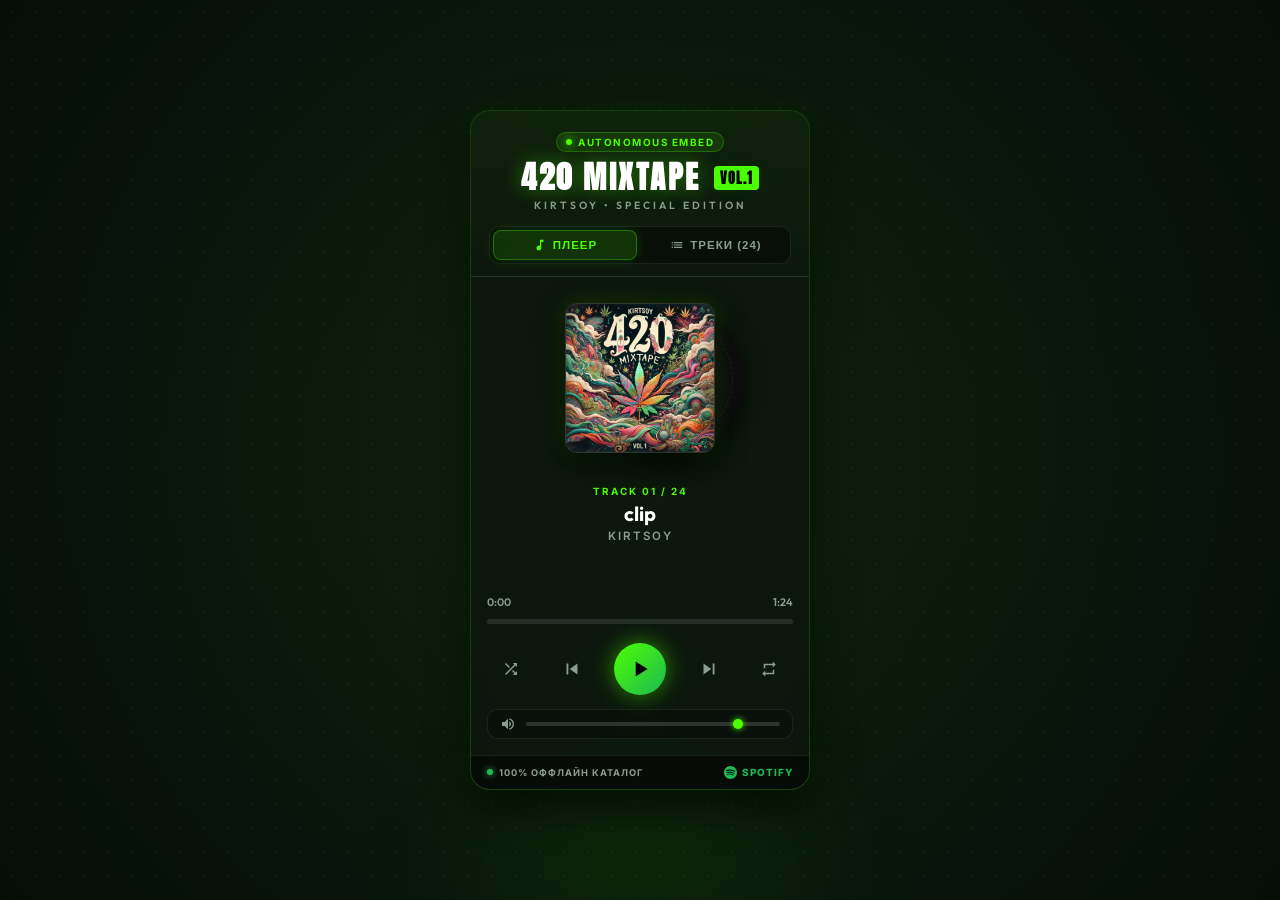
==== panel.html @ 19fade50 "Deploy 420 Mixtape Web Player & 24 Offline Audio Tracks" ====
<!DOCTYPE html>
<html lang="ru">
<head>
    <meta charset="UTF-8">
    <meta name="viewport" content="width=device-width, initial-scale=1.0">
    <title>420 Mixtape (Vol. 1) - Twitch Extension Panel</title>
    <link rel="stylesheet" href="style.css">
    <link rel="preconnect" href="https://fonts.googleapis.com">
    <link rel="preconnect" href="https://fonts.gstatic.com" crossorigin>
    <link href="https://fonts.googleapis.com/css2?family=Anton&family=Inter:wght@400;500;600;700&family=Outfit:wght@500;600;700&display=swap" rel="stylesheet">
    <script src="https://extension-files.twitch.tv/helper/v1/twitch-ext.min.js"></script>
</head>
<body class="twitch-extension-body">
    <div class="grain-overlay"></div>
    <div class="haze-container"></div>
    <div class="ambient-glow"></div>

    <div class="panel-wrapper">
        <div class="panel-card">
            <!-- Header -->
            <header class="panel-header">
                <div class="badge-row">
                    <span class="live-dot"></span>
                    <span class="badge-text">AUTONOMOUS EMBED</span>
                </div>
                <h1 class="album-logo">420 MIXTAPE <span class="vol-tag">VOL.1</span></h1>
                <p class="album-sub">KIRTSOY • SPECIAL EDITION</p>

                <!-- Navigation Tabs -->
                <nav class="tab-nav">
                    <button id="tab-player-btn" class="tab-btn active">
                        <svg viewBox="0 0 24 24" width="14" height="14" fill="currentColor"><path d="M12 3v10.55c-.59-.34-1.27-.55-2-.55-2.21 0-4 1.79-4 4s1.79 4 4 4 4-1.79 4-4V7h4V3h-6z"/></svg>
                        ПЛЕЕР
                    </button>
                    <button id="tab-tracks-btn" class="tab-btn">
                        <svg viewBox="0 0 24 24" width="14" height="14" fill="currentColor"><path d="M3 13h2v-2H3v2zm0 4h2v-2H3v2zm0-8h2V7H3v2zm4 4h14v-2H7v2zm0 4h14v-2H7v2zM7 7v2h14V7H7z"/></svg>
                        ТРЕКИ (24)
                    </button>
                </nav>
            </header>

            <!-- Main Content Area -->
            <main class="panel-content">
                <!-- VIEW 1: Player View -->
                <section id="view-player" class="view-section active">
                    <!-- Vinyl Staging -->
                    <div class="vinyl-stage">
                        <div class="vinyl-disk" id="vinyl-disk">
                            <div class="vinyl-grooves"></div>
                            <div class="vinyl-center"></div>
                        </div>
                        <div class="cover-frame">
                            <img id="cover-img" src="assets/cover.webp" alt="420 Mixtape Cover">
                            <div class="cover-glow"></div>
                        </div>
                    </div>

                    <!-- Track Details -->
                    <div class="track-meta">
                        <span id="track-index" class="track-number">TRACK 01 / 24</span>
                        <h2 id="track-title" class="track-title">clip</h2>
                        <p class="track-artist">KIRTSOY</p>
                    </div>

                    <!-- Live Audio Visualizer Canvas -->
                    <div class="visualizer-container">
                        <canvas id="visualizer-canvas" width="280" height="32"></canvas>
                    </div>

                    <!-- Timeline & Progress -->
                    <div class="timeline-box">
                        <div class="time-row">
                            <span id="time-current" class="time-label">0:00</span>
                            <span id="time-total" class="time-label">1:24</span>
                        </div>
                        <div class="progress-bar-wrapper" id="progress-wrapper">
                            <div class="progress-bar-bg">
                                <div id="progress-bar-fill" class="progress-bar-fill"></div>
                                <div id="progress-thumb" class="progress-thumb"></div>
                            </div>
                        </div>
                    </div>

                    <!-- Playback Controls -->
                    <div class="controls-row">
                        <button id="btn-shuffle" class="icon-btn" title="Перемешать (Shuffle)">
                            <svg viewBox="0 0 24 24" width="18" height="18" fill="currentColor">
                                <path d="M10.59 9.17L5.41 4 4 5.41l5.17 5.17 1.42-1.41zM14.5 4l2.04 2.04L4 18.59 5.41 20 17.96 7.46 20 9.5V4h-5.5zm.33 9.41l-1.41 1.41 3.13 3.13L14.5 20H20v-5.5l-2.04 2.04-3.13-3.13z"/>
                            </svg>
                        </button>

                        <button id="btn-prev" class="icon-btn" title="Предыдущий трек">
                            <svg viewBox="0 0 24 24" width="22" height="22" fill="currentColor">
                                <path d="M6 6h2v12H6zm3.5 6l8.5 6V6z"/>
                            </svg>
                        </button>

                        <button id="btn-play-pause" class="main-play-btn" title="Воспроизведение / Пауза (Space)">
                            <svg id="icon-play" class="play-svg" viewBox="0 0 24 24" width="26" height="26" fill="currentColor">
                                <path d="M8 5v14l11-7z"/>
                            </svg>
                            <svg id="icon-pause" class="pause-svg hidden" viewBox="0 0 24 24" width="24" height="24" fill="currentColor">
                                <path d="M6 19h4V5H6v14zm8-14v14h4V5h-4z"/>
                            </svg>
                        </button>

                        <button id="btn-next" class="icon-btn" title="Следующий трек">
                            <svg viewBox="0 0 24 24" width="22" height="22" fill="currentColor">
                                <path d="M6 18l8.5-6L6 6v12zM16 6v12h2V6h-2z"/>
                            </svg>
                        </button>

                        <button id="btn-repeat" class="icon-btn" title="Повтор (Repeat)">
                            <svg viewBox="0 0 24 24" width="18" height="18" fill="currentColor">
                                <path d="M7 7h10v3l4-4-4-4v3H5v6h2V7zm10 10H7v-3l-4 4 4 4v-3h12v-6h-2v4z"/>
                            </svg>
                        </button>
                    </div>

                    <!-- Volume Bar -->
                    <div class="volume-row">
                        <button id="btn-mute" class="vol-btn" title="Вкл/Выкл звук">
                            <svg id="icon-vol-on" viewBox="0 0 24 24" width="16" height="16" fill="currentColor">
                                <path d="M3 9v6h4l5 5V4L7 9H3zm13.5 3c0-1.77-1.02-3.29-2.5-4.03v8.05c1.48-.73 2.5-2.25 2.5-4.02zM14 3.23v2.06c2.89.86 5 3.54 5 6.71s-2.11 5.85-5 6.71v2.06c4.01-.91 7-4.49 7-8.77s-2.99-7.86-7-8.77z"/>
                            </svg>
                            <svg id="icon-vol-off" class="hidden" viewBox="0 0 24 24" width="16" height="16" fill="currentColor">
                                <path d="M16.5 12c0-1.77-1.02-3.29-2.5-4.03v2.21l2.45 2.45c.03-.2.05-.41.05-.63zm2.5 0c0 .94-.2 1.82-.54 2.64l1.51 1.51C20.63 14.91 21 13.5 21 12c0-4.28-2.99-7.86-7-8.77v2.06c2.89.86 5 3.54 5 6.71zM4.27 3L3 4.27l4.73 4.73H3v6h4l5 5v-6.73l4.25 4.25c-.67.52-1.42.93-2.25 1.18v2.06c1.38-.31 2.63-.95 3.69-1.81L19.73 21 21 19.73l-9-9L4.27 3zM12 4L9.91 6.09 12 8.18V4z"/>
                            </svg>
                        </button>
                        <input type="range" id="volume-slider" min="0" max="1" step="0.01" value="0.85" class="vol-slider">
                    </div>
                </section>

                <!-- VIEW 2: Tracklist View -->
                <section id="view-tracks" class="view-section">
                    <div class="tracks-list-header">
                        <span>ТРЕКЛИСТ МИКСТЕЙПА</span>
                        <span class="track-count-badge">24 ТРЕКА</span>
                    </div>
                    <div class="tracks-scroll-container" id="tracks-container">
                        <!-- Populated by JavaScript -->
                    </div>
                </section>
            </main>

            <!-- Footer / Status Bar -->
            <footer class="panel-footer">
                <div class="footer-left">
                    <span class="pulse-indicator"></span>
                    <span class="footer-status">100% ОФФЛАЙН КАТАЛОГ</span>
                </div>
                <a href="https://open.spotify.com/artist/3yFMC9nDGATXOAz8HsvKVG" target="_blank" rel="noopener" class="spotify-link" title="KIRTSOY на Spotify">
                    <svg viewBox="0 0 24 24" width="13" height="13" fill="currentColor">
                        <path d="M12 0C5.4 0 0 5.4 0 12s5.4 12 12 12 12-5.4 12-12S18.66 0 12 0zm5.521 17.34c-.24.359-.66.48-1.021.24-2.82-1.74-6.36-2.101-10.561-1.141-.418.122-.779-.179-.899-.539-.12-.421.18-.78.54-.9 4.56-1.021 8.52-.6 11.64 1.32.42.18.479.659.301 1.02zm1.44-3.3c-.301.42-.841.6-1.262.3-3.239-1.98-8.159-2.58-11.939-1.38-.479.12-1.02-.12-1.14-.6-.12-.48.12-1.021.6-1.141C9.6 9.9 15 10.561 18.72 12.84c.361.181.54.78.241 1.2zm.12-3.36C15.24 8.4 8.82 8.16 5.16 9.301c-.6.179-1.2-.181-1.38-.721-.18-.601.18-1.2.72-1.381 4.26-1.26 11.28-1.02 15.721 1.621.539.3.719 1.02.419 1.56-.299.421-1.02.599-1.559.3z"/>
                    </svg>
                    SPOTIFY
                </a>
            </footer>
        </div>
    </div>

    <!-- Hidden native audio tag -->
    <audio id="audio-engine" preload="auto" crossorigin="anonymous"></audio>

    <script src="app.js"></script>
    <script>
        // Twitch Extension initialization helper
        if (window.Twitch && window.Twitch.ext) {
            window.Twitch.ext.onAuthorized(function(auth) {
                console.log("[TwitchExt] Authorized for channel:", auth.channelId);
            });
            window.Twitch.ext.onContext(function(context, delta) {
                // If Twitch theme is light or dark
                if (context.theme) {
                    document.body.dataset.twitchTheme = context.theme;
                }
            });
        }
    </script>
</body>
</html>
---- style.css ----
:root {
    --bg-dark: #070908;
    --neon-green: #4dff00;
    --emerald-green: #1db954;
    --dark-green: #0b1a0c;
    --card-bg: rgba(14, 20, 15, 0.75);
    --border-glass: rgba(77, 255, 0, 0.18);
    --border-subtle: rgba(255, 255, 255, 0.08);
    --text-main: #f5fbf5;
    --text-muted: #8b9d8d;
    --font-heading: 'Anton', sans-serif;
    --font-ui: 'Inter', -apple-system, sans-serif;
    --font-sub: 'Outfit', sans-serif;
}

* {
    margin: 0;
    padding: 0;
    box-sizing: border-box;
    -webkit-tap-highlight-color: transparent;
}

body {
    background-color: var(--bg-dark);
    color: var(--text-main);
    font-family: var(--font-ui);
    min-height: 100vh;
    display: flex;
    justify-content: center;
    align-items: center;
    overflow-x: hidden;
    position: relative;
    padding: 16px;
}

/* Background Atmospheric Effects */
.grain-overlay {
    position: fixed;
    top: 0;
    left: 0;
    width: 100%;
    height: 100%;
    background-image: radial-gradient(rgba(255, 255, 255, 0.04) 1px, transparent 0);
    background-size: 24px 24px;
    pointer-events: none;
    z-index: 1;
}

.haze-container {
    position: fixed;
    top: -50%;
    left: -50%;
    width: 200%;
    height: 200%;
    background: radial-gradient(circle at center, rgba(77, 255, 0, 0.12) 0%, rgba(29, 185, 84, 0.06) 35%, transparent 70%);
    filter: blur(120px);
    animation: rotateHaze 28s linear infinite;
    pointer-events: none;
    z-index: 0;
}

@keyframes rotateHaze {
    from { transform: rotate(0deg); }
    to { transform: rotate(360deg); }
}

.ambient-glow {
    position: fixed;
    bottom: -100px;
    left: 50%;
    transform: translateX(-50%);
    width: 380px;
    height: 260px;
    background: radial-gradient(ellipse at center, rgba(77, 255, 0, 0.15) 0%, transparent 70%);
    filter: blur(80px);
    pointer-events: none;
    z-index: 0;
}

/* Main Panel Wrapper (Twitch 320px Spec) */
.panel-wrapper {
    position: relative;
    z-index: 2;
    width: 100%;
    max-width: 340px;
    display: flex;
    justify-content: center;
}

.panel-card {
    width: 100%;
    background: var(--card-bg);
    backdrop-filter: blur(28px);
    -webkit-backdrop-filter: blur(28px);
    border: 1px solid var(--border-glass);
    border-radius: 20px;
    box-shadow: 0 16px 40px rgba(0, 0, 0, 0.7), 0 0 30px rgba(77, 255, 0, 0.08);
    overflow: hidden;
    display: flex;
    flex-direction: column;
}

/* Header */
.panel-header {
    padding: 18px 18px 12px;
    text-align: center;
    border-bottom: 1px solid var(--border-subtle);
    background: linear-gradient(180deg, rgba(77, 255, 0, 0.06) 0%, transparent 100%);
}

.badge-row {
    display: inline-flex;
    align-items: center;
    gap: 6px;
    padding: 3px 9px;
    border-radius: 12px;
    background: rgba(77, 255, 0, 0.1);
    border: 1px solid rgba(77, 255, 0, 0.25);
    margin-bottom: 8px;
}

.live-dot {
    width: 6px;
    height: 6px;
    background: var(--neon-green);
    border-radius: 50%;
    box-shadow: 0 0 8px var(--neon-green);
    animation: pulseDot 2s ease-in-out infinite;
}

@keyframes pulseDot {
    0%, 100% { opacity: 1; transform: scale(1); }
    50% { opacity: 0.4; transform: scale(0.85); }
}

.badge-text {
    font-size: 0.62rem;
    font-weight: 700;
    letter-spacing: 1.5px;
    color: var(--neon-green);
}

.album-logo {
    font-family: var(--font-heading);
    font-size: 1.95rem;
    letter-spacing: 2.5px;
    color: #ffffff;
    line-height: 1.1;
    text-shadow: 0 0 20px rgba(77, 255, 0, 0.4);
}

.vol-tag {
    font-size: 0.85rem;
    background: var(--neon-green);
    color: #000000;
    padding: 2px 6px;
    border-radius: 4px;
    vertical-align: middle;
    margin-left: 4px;
    letter-spacing: 1px;
    font-weight: 800;
}

.album-sub {
    font-family: var(--font-sub);
    font-size: 0.65rem;
    font-weight: 600;
    letter-spacing: 3px;
    color: var(--text-muted);
    margin-top: 4px;
    text-transform: uppercase;
}

/* Tabs */
.tab-nav {
    display: flex;
    gap: 8px;
    margin-top: 14px;
    background: rgba(0, 0, 0, 0.35);
    padding: 3px;
    border-radius: 10px;
    border: 1px solid var(--border-subtle);
}

.tab-btn {
    flex: 1;
    display: inline-flex;
    align-items: center;
    justify-content: center;
    gap: 6px;
    padding: 7px 0;
    background: transparent;
    border: none;
    color: var(--text-muted);
    font-size: 0.72rem;
    font-weight: 700;
    letter-spacing: 1px;
    border-radius: 8px;
    cursor: pointer;
    transition: all 0.25s ease;
}

.tab-btn:hover {
    color: #fff;
}

.tab-btn.active {
    background: rgba(77, 255, 0, 0.15);
    color: var(--neon-green);
    border: 1px solid rgba(77, 255, 0, 0.3);
    box-shadow: 0 0 12px rgba(77, 255, 0, 0.15);
}

/* Content Views */
.panel-content {
    padding: 16px;
    position: relative;
    min-height: 380px;
}

.view-section {
    display: none;
    animation: fadeIn 0.3s ease;
}

.view-section.active {
    display: block;
}

@keyframes fadeIn {
    from { opacity: 0; transform: translateY(6px); }
    to { opacity: 1; transform: translateY(0); }
}

/* Vinyl & Cover Staging */
.vinyl-stage {
    position: relative;
    width: 170px;
    height: 170px;
    margin: 0 auto 16px;
    display: flex;
    align-items: center;
    justify-content: center;
}

.cover-frame {
    position: relative;
    width: 150px;
    height: 150px;
    border-radius: 12px;
    overflow: hidden;
    z-index: 2;
    box-shadow: 0 10px 28px rgba(0, 0, 0, 0.8), 0 0 20px rgba(77, 255, 0, 0.2);
    border: 1px solid rgba(255, 255, 255, 0.15);
    transition: transform 0.4s ease;
}

.cover-frame img {
    width: 100%;
    height: 100%;
    object-fit: cover;
    display: block;
}

.cover-glow {
    position: absolute;
    inset: 0;
    box-shadow: inset 0 0 20px rgba(0, 0, 0, 0.5);
    pointer-events: none;
}

.vinyl-disk {
    position: absolute;
    right: 0;
    width: 150px;
    height: 150px;
    border-radius: 50%;
    background: radial-gradient(circle, #2a2a2a 0%, #111111 50%, #050505 100%);
    z-index: 1;
    transform: translateX(18px);
    box-shadow: 0 8px 24px rgba(0, 0, 0, 0.7);
    transition: transform 0.6s cubic-bezier(0.16, 1, 0.3, 1);
    display: flex;
    align-items: center;
    justify-content: center;
}

.vinyl-disk.spinning {
    animation: spinVinyl 5s linear infinite;
    transform: translateX(34px);
}

@keyframes spinVinyl {
    from { transform: translateX(34px) rotate(0deg); }
    to { transform: translateX(34px) rotate(360deg); }
}

.vinyl-grooves {
    width: 130px;
    height: 130px;
    border-radius: 50%;
    border: 1px dashed rgba(255, 255, 255, 0.08);
    position: absolute;
}

.vinyl-center {
    width: 44px;
    height: 44px;
    border-radius: 50%;
    background: radial-gradient(circle, #4dff00 0%, #1db954 100%);
    border: 3px solid #000;
    box-shadow: 0 0 10px rgba(77, 255, 0, 0.6);
}

/* Track Details */
.track-meta {
    text-align: center;
    margin-bottom: 12px;
}

.track-number {
    font-size: 0.62rem;
    font-weight: 700;
    letter-spacing: 2px;
    color: var(--neon-green);
    text-transform: uppercase;
}

.track-title {
    font-family: var(--font-sub);
    font-size: 1.25rem;
    font-weight: 700;
    color: #fff;
    margin: 2px 0 3px;
    white-space: nowrap;
    overflow: hidden;
    text-overflow: ellipsis;
    padding: 0 8px;
}

.track-artist {
    font-size: 0.72rem;
    font-weight: 600;
    letter-spacing: 2px;
    color: var(--text-muted);
}

/* Audio Visualizer Canvas */
.visualizer-container {
    width: 100%;
    height: 28px;
    display: flex;
    align-items: center;
    justify-content: center;
    margin-bottom: 12px;
}

#visualizer-canvas {
    width: 100%;
    height: 28px;
}

/* Timeline */
.timeline-box {
    margin-bottom: 14px;
}

.time-row {
    display: flex;
    justify-content: space-between;
    font-size: 0.68rem;
    font-family: var(--font-sub);
    color: var(--text-muted);
    font-weight: 600;
    margin-bottom: 6px;
}

.progress-bar-wrapper {
    width: 100%;
    height: 14px;
    display: flex;
    align-items: center;
    cursor: pointer;
}

.progress-bar-bg {
    position: relative;
    width: 100%;
    height: 5px;
    background: rgba(255, 255, 255, 0.1);
    border-radius: 6px;
    overflow: visible;
}

.progress-bar-fill {
    width: 0%;
    height: 100%;
    background: linear-gradient(90deg, #1db954 0%, #4dff00 100%);
    border-radius: 6px;
    box-shadow: 0 0 10px rgba(77, 255, 0, 0.5);
    transition: width 0.1s linear;
}

.progress-thumb {
    position: absolute;
    top: 50%;
    left: 0%;
    width: 11px;
    height: 11px;
    background: #fff;
    border: 2px solid var(--neon-green);
    border-radius: 50%;
    transform: translate(-50%, -50%);
    box-shadow: 0 0 8px rgba(77, 255, 0, 0.8);
    opacity: 0;
    transition: opacity 0.2s ease;
}

.progress-bar-wrapper:hover .progress-thumb {
    opacity: 1;
}

/* Playback Controls */
.controls-row {
    display: flex;
    align-items: center;
    justify-content: space-between;
    padding: 0 6px;
    margin-bottom: 14px;
}

.icon-btn {
    background: transparent;
    border: none;
    color: var(--text-muted);
    cursor: pointer;
    display: flex;
    align-items: center;
    justify-content: center;
    width: 36px;
    height: 36px;
    border-radius: 50%;
    transition: all 0.2s ease;
}

.icon-btn:hover {
    color: #fff;
    background: rgba(255, 255, 255, 0.08);
}

.icon-btn.active {
    color: var(--neon-green);
    filter: drop-shadow(0 0 6px rgba(77, 255, 0, 0.6));
}

.main-play-btn {
    width: 52px;
    height: 52px;
    border-radius: 50%;
    background: linear-gradient(135deg, #4dff00 0%, #1db954 100%);
    border: none;
    color: #000;
    display: flex;
    align-items: center;
    justify-content: center;
    cursor: pointer;
    box-shadow: 0 0 22px rgba(77, 255, 0, 0.55), 0 4px 12px rgba(0, 0, 0, 0.4);
    transition: transform 0.15s ease, box-shadow 0.2s ease;
}

.main-play-btn:hover {
    transform: scale(1.06);
    box-shadow: 0 0 30px rgba(77, 255, 0, 0.75);
}

.main-play-btn:active {
    transform: scale(0.96);
}

.hidden {
    display: none !important;
}

/* Volume Slider */
.volume-row {
    display: flex;
    align-items: center;
    gap: 10px;
    padding: 0 10px;
    background: rgba(0, 0, 0, 0.25);
    border-radius: 10px;
    padding: 6px 12px;
    border: 1px solid var(--border-subtle);
}

.vol-btn {
    background: transparent;
    border: none;
    color: var(--text-muted);
    cursor: pointer;
    display: flex;
    align-items: center;
}

.vol-btn:hover {
    color: #fff;
}

.vol-slider {
    flex: 1;
    -webkit-appearance: none;
    height: 4px;
    border-radius: 2px;
    background: rgba(255, 255, 255, 0.15);
    outline: none;
    cursor: pointer;
}

.vol-slider::-webkit-slider-thumb {
    -webkit-appearance: none;
    width: 10px;
    height: 10px;
    border-radius: 50%;
    background: var(--neon-green);
    box-shadow: 0 0 6px var(--neon-green);
    cursor: pointer;
}

/* View 2: Tracklist View */
.tracks-list-header {
    display: flex;
    justify-content: space-between;
    align-items: center;
    font-size: 0.65rem;
    font-weight: 700;
    letter-spacing: 1.5px;
    color: var(--text-muted);
    padding-bottom: 8px;
    border-bottom: 1px solid var(--border-subtle);
    margin-bottom: 8px;
}

.track-count-badge {
    background: rgba(77, 255, 0, 0.1);
    color: var(--neon-green);
    padding: 2px 6px;
    border-radius: 4px;
}

.tracks-scroll-container {
    max-height: 330px;
    overflow-y: auto;
    padding-right: 4px;
}

.tracks-scroll-container::-webkit-scrollbar {
    width: 4px;
}

.tracks-scroll-container::-webkit-scrollbar-track {
    background: rgba(0, 0, 0, 0.2);
}

.tracks-scroll-container::-webkit-scrollbar-thumb {
    background: rgba(77, 255, 0, 0.3);
    border-radius: 4px;
}

.track-item {
    display: flex;
    align-items: center;
    gap: 10px;
    padding: 9px 10px;
    border-radius: 8px;
    cursor: pointer;
    transition: all 0.15s ease;
    border: 1px solid transparent;
}

.track-item:hover {
    background: rgba(255, 255, 255, 0.05);
}

.track-item.active {
    background: rgba(77, 255, 0, 0.12);
    border: 1px solid rgba(77, 255, 0, 0.25);
}

.item-num {
    font-size: 0.7rem;
    font-weight: 700;
    color: var(--text-muted);
    width: 22px;
}

.track-item.active .item-num {
    color: var(--neon-green);
}

.item-info {
    flex: 1;
    overflow: hidden;
    text-align: left;
}

.item-title {
    font-size: 0.82rem;
    font-weight: 600;
    color: #fff;
    white-space: nowrap;
    overflow: hidden;
    text-overflow: ellipsis;
}

.track-item.active .item-title {
    color: var(--neon-green);
}

.item-dur {
    font-size: 0.7rem;
    font-family: var(--font-sub);
    color: var(--text-muted);
}

/* Equalizer animation for active track in list */
.equalizer-icon {
    display: inline-flex;
    align-items: flex-end;
    gap: 2px;
    height: 12px;
}

.eq-bar {
    width: 2px;
    background: var(--neon-green);
    border-radius: 1px;
    animation: bounceEq 0.6s ease-in-out infinite alternate;
}

.eq-bar:nth-child(1) { height: 4px; animation-delay: 0.1s; }
.eq-bar:nth-child(2) { height: 10px; animation-delay: 0.3s; }
.eq-bar:nth-child(3) { height: 6px; animation-delay: 0.2s; }

@keyframes bounceEq {
    from { height: 3px; }
    to { height: 12px; }
}

/* Footer */
.panel-footer {
    display: flex;
    justify-content: space-between;
    align-items: center;
    padding: 10px 16px;
    background: rgba(0, 0, 0, 0.45);
    border-top: 1px solid var(--border-subtle);
}

.footer-left {
    display: inline-flex;
    align-items: center;
    gap: 6px;
}

.pulse-indicator {
    width: 6px;
    height: 6px;
    border-radius: 50%;
    background: #1db954;
    box-shadow: 0 0 6px #1db954;
}

.footer-status {
    font-size: 0.58rem;
    font-weight: 700;
    letter-spacing: 1px;
    color: var(--text-muted);
}

.spotify-link {
    display: inline-flex;
    align-items: center;
    gap: 5px;
    font-size: 0.62rem;
    font-weight: 800;
    letter-spacing: 1px;
    color: #1db954;
    text-decoration: none;
    transition: all 0.2s ease;
}

.spotify-link:hover {
    color: var(--neon-green);
    text-shadow: 0 0 8px rgba(77, 255, 0, 0.6);
}
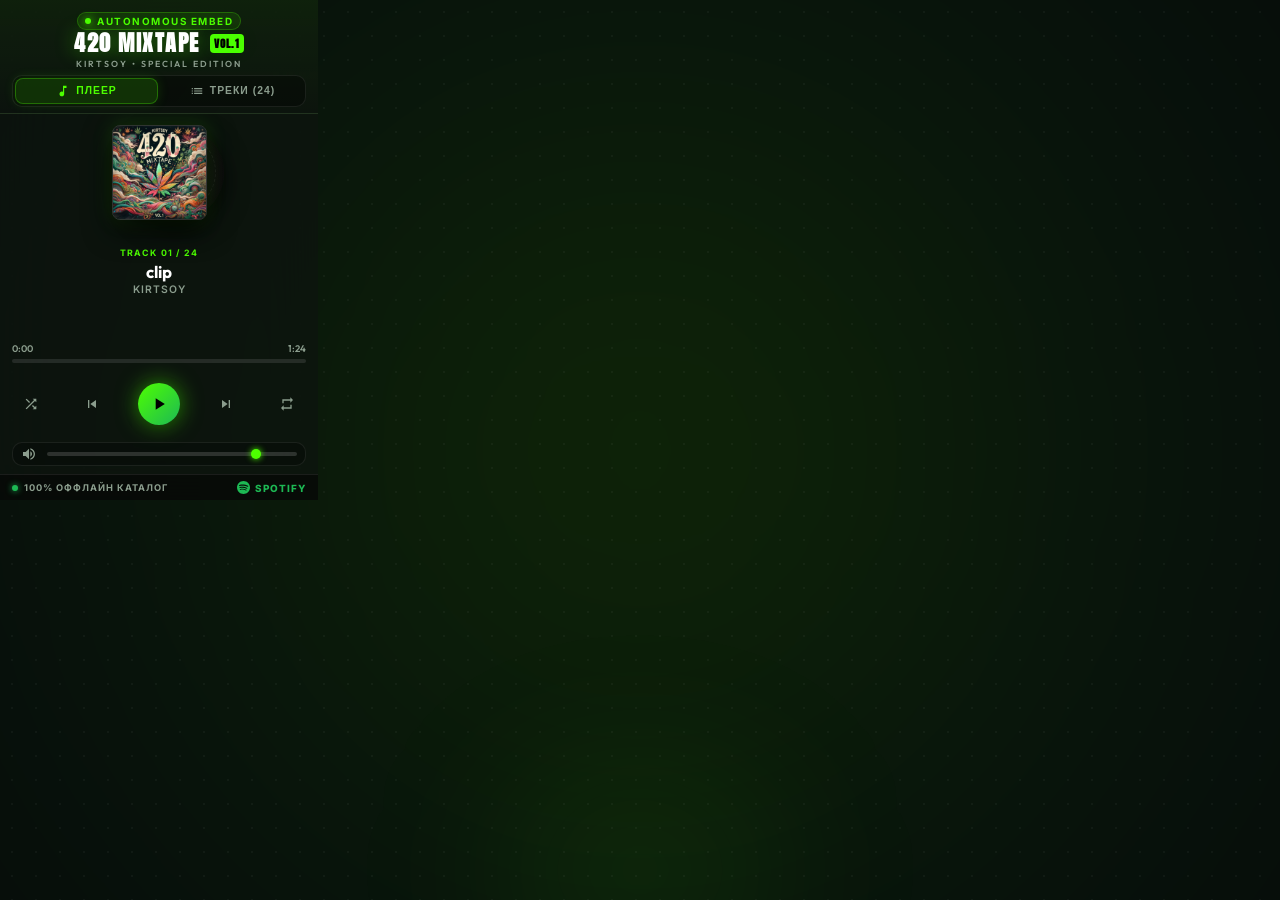
==== commit be4cd565: "Improve HTML5 direct audio playback without CORS AudioContext locks" ====
--- a/panel.html
+++ b/panel.html
@@ -160,7 +160,7 @@
     </div>
 
     <!-- Hidden native audio tag -->
-    <audio id="audio-engine" preload="auto" crossorigin="anonymous"></audio>
+    <audio id="audio-engine" preload="auto"></audio>
 
     <script src="app.js"></script>
     <script>
--- a/style.css
+++ b/style.css
@@ -693,3 +693,233 @@
     color: var(--neon-green);
     text-shadow: 0 0 8px rgba(77, 255, 0, 0.6);
 }
+
+/* ==========================================================
+   TWITCH PANEL EXTENSION (EXACT 318px x 500px COMPACT SPEC)
+   ========================================================== */
+body.twitch-extension-body {
+    width: 318px !important;
+    height: 500px !important;
+    max-height: 500px !important;
+    min-height: 500px !important;
+    overflow: hidden !important;
+    padding: 0 !important;
+    margin: 0 !important;
+    display: flex !important;
+    flex-direction: column !important;
+    justify-content: flex-start !important;
+}
+
+body.twitch-extension-body .panel-wrapper {
+    width: 318px !important;
+    max-width: 318px !important;
+    height: 500px !important;
+    padding: 0 !important;
+    margin: 0 !important;
+}
+
+body.twitch-extension-body .panel-card {
+    width: 100% !important;
+    height: 500px !important;
+    border-radius: 0 !important;
+    border: none !important;
+    box-shadow: none !important;
+    display: flex !important;
+    flex-direction: column !important;
+    justify-content: space-between !important;
+    overflow: hidden !important;
+}
+
+body.twitch-extension-body .panel-header {
+    padding: 8px 12px 6px !important;
+}
+
+body.twitch-extension-body .badge-row {
+    padding: 2px 7px !important;
+    margin-bottom: 2px !important;
+}
+
+body.twitch-extension-body .album-logo {
+    font-size: 1.35rem !important;
+    letter-spacing: 1.5px !important;
+}
+
+body.twitch-extension-body .vol-tag {
+    font-size: 0.7rem !important;
+    padding: 1px 4px !important;
+}
+
+body.twitch-extension-body .album-sub {
+    font-size: 0.55rem !important;
+    margin-top: 2px !important;
+    letter-spacing: 2px !important;
+}
+
+body.twitch-extension-body .tab-nav {
+    margin-top: 6px !important;
+    padding: 2px !important;
+    gap: 4px !important;
+}
+
+body.twitch-extension-body .tab-btn {
+    padding: 5px 0 !important;
+    font-size: 0.65rem !important;
+}
+
+body.twitch-extension-body .panel-content {
+    padding: 6px 12px !important;
+    flex: 1 !important;
+    min-height: 0 !important;
+    overflow: hidden !important;
+    display: flex !important;
+    flex-direction: column !important;
+    justify-content: space-between !important;
+}
+
+body.twitch-extension-body .view-section {
+    height: 100% !important;
+}
+
+body.twitch-extension-body #view-player {
+    display: none;
+    flex-direction: column;
+    justify-content: space-between;
+    height: 100%;
+}
+
+body.twitch-extension-body #view-player.active {
+    display: flex !important;
+}
+
+body.twitch-extension-body .vinyl-stage {
+    width: 105px !important;
+    height: 105px !important;
+    margin: 0 auto 2px !important;
+}
+
+body.twitch-extension-body .cover-frame {
+    width: 95px !important;
+    height: 95px !important;
+    border-radius: 8px !important;
+}
+
+body.twitch-extension-body .vinyl-disk {
+    width: 95px !important;
+    height: 95px !important;
+    transform: translateX(12px) !important;
+}
+
+body.twitch-extension-body .vinyl-disk.spinning {
+    transform: translateX(22px) !important;
+}
+
+body.twitch-extension-body .vinyl-grooves {
+    width: 80px !important;
+    height: 80px !important;
+}
+
+body.twitch-extension-body .vinyl-center {
+    width: 28px !important;
+    height: 28px !important;
+}
+
+body.twitch-extension-body .track-meta {
+    margin-bottom: 2px !important;
+}
+
+body.twitch-extension-body .track-number {
+    font-size: 0.55rem !important;
+    letter-spacing: 1.2px !important;
+}
+
+body.twitch-extension-body .track-title {
+    font-size: 1.05rem !important;
+    margin: 1px 0 !important;
+}
+
+body.twitch-extension-body .track-artist {
+    font-size: 0.65rem !important;
+    letter-spacing: 1px !important;
+}
+
+body.twitch-extension-body .visualizer-container {
+    height: 16px !important;
+    margin-bottom: 2px !important;
+}
+
+body.twitch-extension-body #visualizer-canvas {
+    height: 16px !important;
+}
+
+body.twitch-extension-body .timeline-box {
+    margin-bottom: 4px !important;
+}
+
+body.twitch-extension-body .time-row {
+    font-size: 0.6rem !important;
+    margin-bottom: 2px !important;
+}
+
+body.twitch-extension-body .progress-bar-wrapper {
+    height: 10px !important;
+}
+
+body.twitch-extension-body .progress-bar-bg {
+    height: 4px !important;
+}
+
+body.twitch-extension-body .controls-row {
+    margin-bottom: 4px !important;
+    padding: 0 4px !important;
+}
+
+body.twitch-extension-body .main-play-btn {
+    width: 42px !important;
+    height: 42px !important;
+}
+
+body.twitch-extension-body .main-play-btn svg {
+    width: 20px !important;
+    height: 20px !important;
+}
+
+body.twitch-extension-body .icon-btn {
+    width: 30px !important;
+    height: 30px !important;
+}
+
+body.twitch-extension-body .icon-btn svg {
+    width: 16px !important;
+    height: 16px !important;
+}
+
+body.twitch-extension-body .volume-row {
+    padding: 3px 8px !important;
+    margin-bottom: 2px !important;
+}
+
+body.twitch-extension-body .panel-footer {
+    padding: 6px 12px !important;
+    font-size: 0.58rem !important;
+}
+
+body.twitch-extension-body #view-tracks {
+    display: none;
+    flex-direction: column;
+    height: 100%;
+}
+
+body.twitch-extension-body #view-tracks.active {
+    display: flex !important;
+}
+
+body.twitch-extension-body .tracks-scroll-container {
+    max-height: 290px !important;
+    flex: 1 !important;
+    overflow-y: auto !important;
+}
+
+body.twitch-extension-body .track-item {
+    padding: 6px 8px !important;
+    font-size: 0.78rem !important;
+}
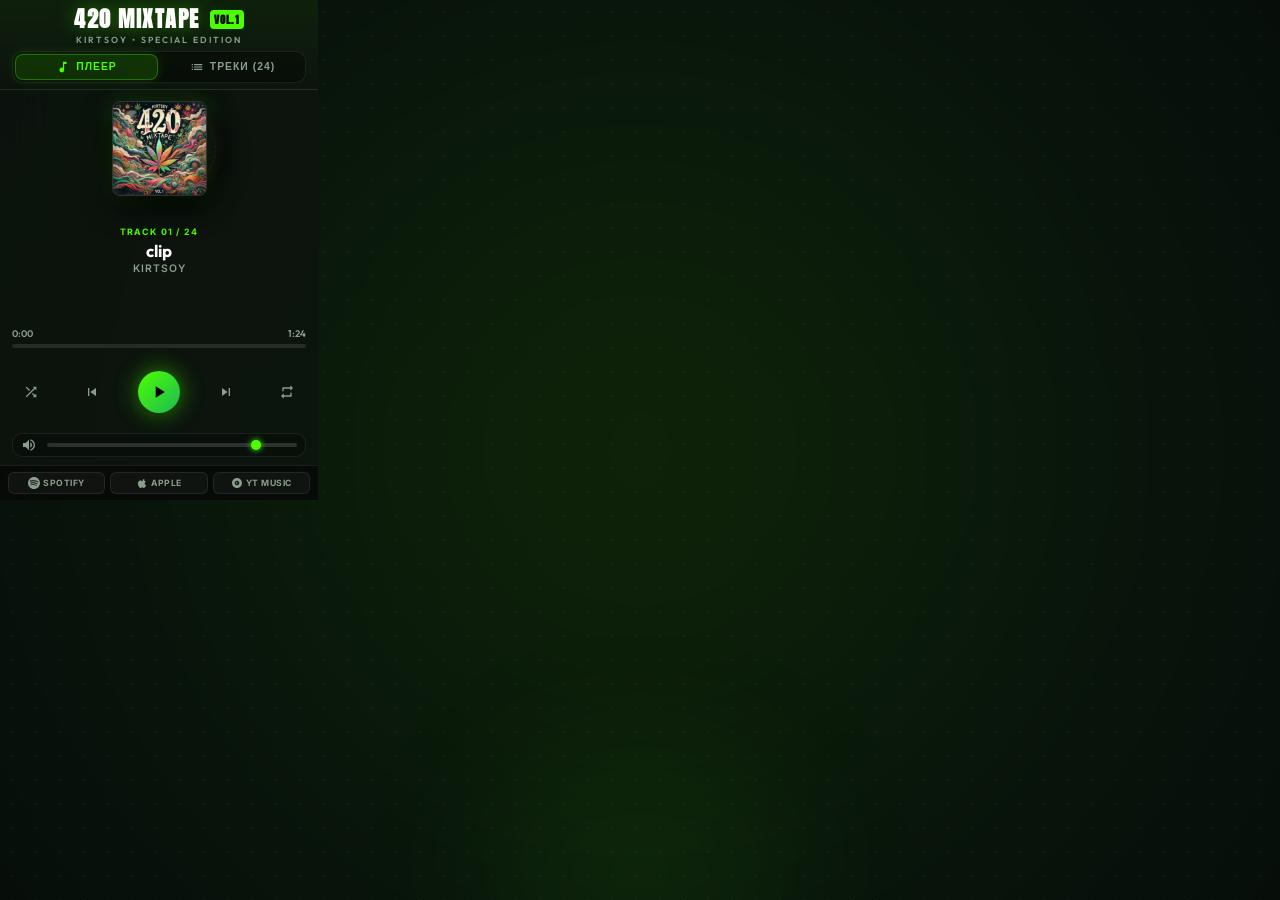
==== commit 6a08082a: "Update visualizer with live FFT frequency response, remove autonomous embed badge, add Spotify, Appl" ====
--- a/panel.html
+++ b/panel.html
@@ -19,10 +19,6 @@
         <div class="panel-card">
             <!-- Header -->
             <header class="panel-header">
-                <div class="badge-row">
-                    <span class="live-dot"></span>
-                    <span class="badge-text">AUTONOMOUS EMBED</span>
-                </div>
                 <h1 class="album-logo">420 MIXTAPE <span class="vol-tag">VOL.1</span></h1>
                 <p class="album-sub">KIRTSOY • SPECIAL EDITION</p>
 
@@ -143,24 +139,37 @@
                 </section>
             </main>
 
-            <!-- Footer / Status Bar -->
+            <!-- Footer / Streaming Links -->
             <footer class="panel-footer">
-                <div class="footer-left">
-                    <span class="pulse-indicator"></span>
-                    <span class="footer-status">100% ОФФЛАЙН КАТАЛОГ</span>
+                <div class="platform-links">
+                    <a href="https://open.spotify.com/artist/3yFMC9nDGATXOAz8HsvKVG" target="_blank" rel="noopener" class="platform-link link-spotify" title="KIRTSOY на Spotify">
+                        <svg viewBox="0 0 24 24" width="12" height="12" fill="currentColor">
+                            <path d="M12 0C5.4 0 0 5.4 0 12s5.4 12 12 12 12-5.4 12-12S18.66 0 12 0zm5.521 17.34c-.24.359-.66.48-1.021.24-2.82-1.74-6.36-2.101-10.561-1.141-.418.122-.779-.179-.899-.539-.12-.421.18-.78.54-.9 4.56-1.021 8.52-.6 11.64 1.32.42.18.479.659.301 1.02zm1.44-3.3c-.301.42-.841.6-1.262.3-3.239-1.98-8.159-2.58-11.939-1.38-.479.12-1.02-.12-1.14-.6-.12-.48.12-1.021.6-1.141C9.6 9.9 15 10.561 18.72 12.84c.361.181.54.78.241 1.2zm.12-3.36C15.24 8.4 8.82 8.16 5.16 9.301c-.6.179-1.2-.181-1.38-.721-.18-.601.18-1.2.72-1.381 4.26-1.26 11.28-1.02 15.721 1.621.539.3.719 1.02.419 1.56-.299.421-1.02.599-1.559.3z"/>
+                        </svg>
+                        SPOTIFY
+                    </a>
+                    <a href="https://music.apple.com/us/artist/kirtsoy/1794251361" target="_blank" rel="noopener" class="platform-link link-apple" title="KIRTSOY на Apple Music">
+                        <svg viewBox="0 0 24 24" width="12" height="12" fill="currentColor">
+                            <path d="M18.71 19.5c-.83 1.24-1.71 2.45-3.05 2.47-1.34.03-1.77-.79-3.29-.79-1.53 0-2 .77-3.27.82-1.31.05-2.3-1.32-3.14-2.53C4.25 17 2.94 12.45 4.7 9.39c.87-1.52 2.43-2.48 4.12-2.51 1.28-.02 2.5.87 3.29.87.78 0 2.26-1.07 3.81-.91.65.03 2.47.26 3.64 1.98-.09.06-2.17 1.28-2.15 3.81.03 3.02 2.65 4.03 2.68 4.04-.03.07-.42 1.44-1.38 2.83M15.97 6.37c.61-.75 1.04-1.8.92-2.87-.93.04-2.02.63-2.65 1.38-.56.65-.99 1.72-.86 2.76 1.02.08 2.02-.57 2.59-1.27z"/>
+                        </svg>
+                        APPLE
+                    </a>
+                    <a href="https://music.youtube.com/channel/UCm241CE93k5deapyTbN5EqA" target="_blank" rel="noopener" class="platform-link link-yt" title="KIRTSOY на YouTube Music">
+                        <svg viewBox="0 0 24 24" width="12" height="12" fill="currentColor">
+                            <path d="M12 2C6.48 2 2 6.48 2 12s4.48 10 10 10 10-4.48 10-10S17.52 2 12 2zm0 14.5c-2.49 0-4.5-2.01-4.5-4.5S9.51 7.5 12 7.5s4.5 2.01 4.5 4.5-2.01 4.5-4.5 4.5zm-2-6.5v4l3.5-2-3.5-2z"/>
+                        </svg>
+                        YT MUSIC
+                    </a>
                 </div>
-                <a href="https://open.spotify.com/artist/3yFMC9nDGATXOAz8HsvKVG" target="_blank" rel="noopener" class="spotify-link" title="KIRTSOY на Spotify">
-                    <svg viewBox="0 0 24 24" width="13" height="13" fill="currentColor">
-                        <path d="M12 0C5.4 0 0 5.4 0 12s5.4 12 12 12 12-5.4 12-12S18.66 0 12 0zm5.521 17.34c-.24.359-.66.48-1.021.24-2.82-1.74-6.36-2.101-10.561-1.141-.418.122-.779-.179-.899-.539-.12-.421.18-.78.54-.9 4.56-1.021 8.52-.6 11.64 1.32.42.18.479.659.301 1.02zm1.44-3.3c-.301.42-.841.6-1.262.3-3.239-1.98-8.159-2.58-11.939-1.38-.479.12-1.02-.12-1.14-.6-.12-.48.12-1.021.6-1.141C9.6 9.9 15 10.561 18.72 12.84c.361.181.54.78.241 1.2zm.12-3.36C15.24 8.4 8.82 8.16 5.16 9.301c-.6.179-1.2-.181-1.38-.721-.18-.601.18-1.2.72-1.381 4.26-1.26 11.28-1.02 15.721 1.621.539.3.719 1.02.419 1.56-.299.421-1.02.599-1.559.3z"/>
-                    </svg>
-                    SPOTIFY
-                </a>
             </footer>
         </div>
     </div>
 
+    <!-- Status Toast / Alert -->
+    <div id="player-toast" class="player-toast hidden"></div>
+
     <!-- Hidden native audio tag -->
-    <audio id="audio-engine" preload="auto"></audio>
+    <audio id="audio-engine" preload="auto" crossorigin="anonymous"></audio>
 
     <script src="app.js"></script>
     <script>
--- a/style.css
+++ b/style.css
@@ -646,52 +646,73 @@
     to { height: 12px; }
 }
 
-/* Footer */
+/* Footer / Streaming Platforms */
 .panel-footer {
     display: flex;
-    justify-content: space-between;
-    align-items: center;
-    padding: 10px 16px;
+    justify-content: center;
+    align-items: center;
+    padding: 8px 12px;
     background: rgba(0, 0, 0, 0.45);
     border-top: 1px solid var(--border-subtle);
 }
 
-.footer-left {
+.platform-links {
+    display: flex;
+    align-items: center;
+    justify-content: space-between;
+    width: 100%;
+    gap: 6px;
+}
+
+.platform-link {
     display: inline-flex;
     align-items: center;
-    gap: 6px;
-}
-
-.pulse-indicator {
-    width: 6px;
-    height: 6px;
-    border-radius: 50%;
-    background: #1db954;
-    box-shadow: 0 0 6px #1db954;
-}
-
-.footer-status {
-    font-size: 0.58rem;
+    justify-content: center;
+    gap: 4px;
+    flex: 1;
+    padding: 5px 6px;
+    background: rgba(255, 255, 255, 0.04);
+    border: 1px solid rgba(255, 255, 255, 0.08);
+    border-radius: 6px;
+    font-size: 0.6rem;
     font-weight: 700;
-    letter-spacing: 1px;
+    letter-spacing: 0.5px;
     color: var(--text-muted);
-}
-
-.spotify-link {
-    display: inline-flex;
-    align-items: center;
-    gap: 5px;
-    font-size: 0.62rem;
-    font-weight: 800;
-    letter-spacing: 1px;
-    color: #1db954;
     text-decoration: none;
     transition: all 0.2s ease;
-}
-
-.spotify-link:hover {
-    color: var(--neon-green);
-    text-shadow: 0 0 8px rgba(77, 255, 0, 0.6);
+    white-space: nowrap;
+}
+
+.platform-link svg {
+    flex-shrink: 0;
+}
+
+.platform-link:hover {
+    color: #fff;
+    background: rgba(255, 255, 255, 0.09);
+    border-color: rgba(255, 255, 255, 0.25);
+    transform: translateY(-1px);
+}
+
+.platform-link.link-spotify:hover {
+    color: #1db954;
+    border-color: rgba(29, 185, 84, 0.45);
+    background: rgba(29, 185, 84, 0.1);
+    box-shadow: 0 0 10px rgba(29, 185, 84, 0.2);
+}
+
+.platform-link.link-apple:hover {
+    color: #fc3c44;
+    border-color: rgba(252, 60, 68, 0.45);
+    background: rgba(252, 60, 68, 0.1);
+    box-shadow: 0 0 10px rgba(252, 60, 68, 0.2);
+}
+
+.platform-link.link-yt:hover {
+    color: #ff0000;
+    border-color: rgba(255, 0, 0, 0.45);
+    background: rgba(255, 0, 0, 0.1);
+    box-shadow: 0 0 10px rgba(255, 0, 0, 0.2);
 }
 
 /* ==========================================================
@@ -899,8 +920,17 @@
 }
 
 body.twitch-extension-body .panel-footer {
-    padding: 6px 12px !important;
-    font-size: 0.58rem !important;
+    padding: 6px 8px !important;
+}
+
+body.twitch-extension-body .platform-links {
+    gap: 5px !important;
+}
+
+body.twitch-extension-body .platform-link {
+    padding: 4px 3px !important;
+    font-size: 0.54rem !important;
+    gap: 3px !important;
 }
 
 body.twitch-extension-body #view-tracks {
@@ -923,3 +953,31 @@
     padding: 6px 8px !important;
     font-size: 0.78rem !important;
 }
+
+/* Toast / Status Banner */
+.player-toast {
+    position: fixed;
+    bottom: 34px;
+    left: 8px;
+    right: 8px;
+    background: rgba(220, 38, 38, 0.94);
+    color: #ffffff;
+    font-size: 0.62rem;
+    font-weight: 600;
+    line-height: 1.3;
+    text-align: center;
+    padding: 6px 10px;
+    border-radius: 6px;
+    z-index: 999;
+    box-shadow: 0 4px 14px rgba(0, 0, 0, 0.6);
+    backdrop-filter: blur(8px);
+    border: 1px solid rgba(255, 255, 255, 0.2);
+    pointer-events: none;
+    transition: opacity 0.3s ease;
+}
+
+.player-toast.hidden {
+    display: none;
+    opacity: 0;
+}
+
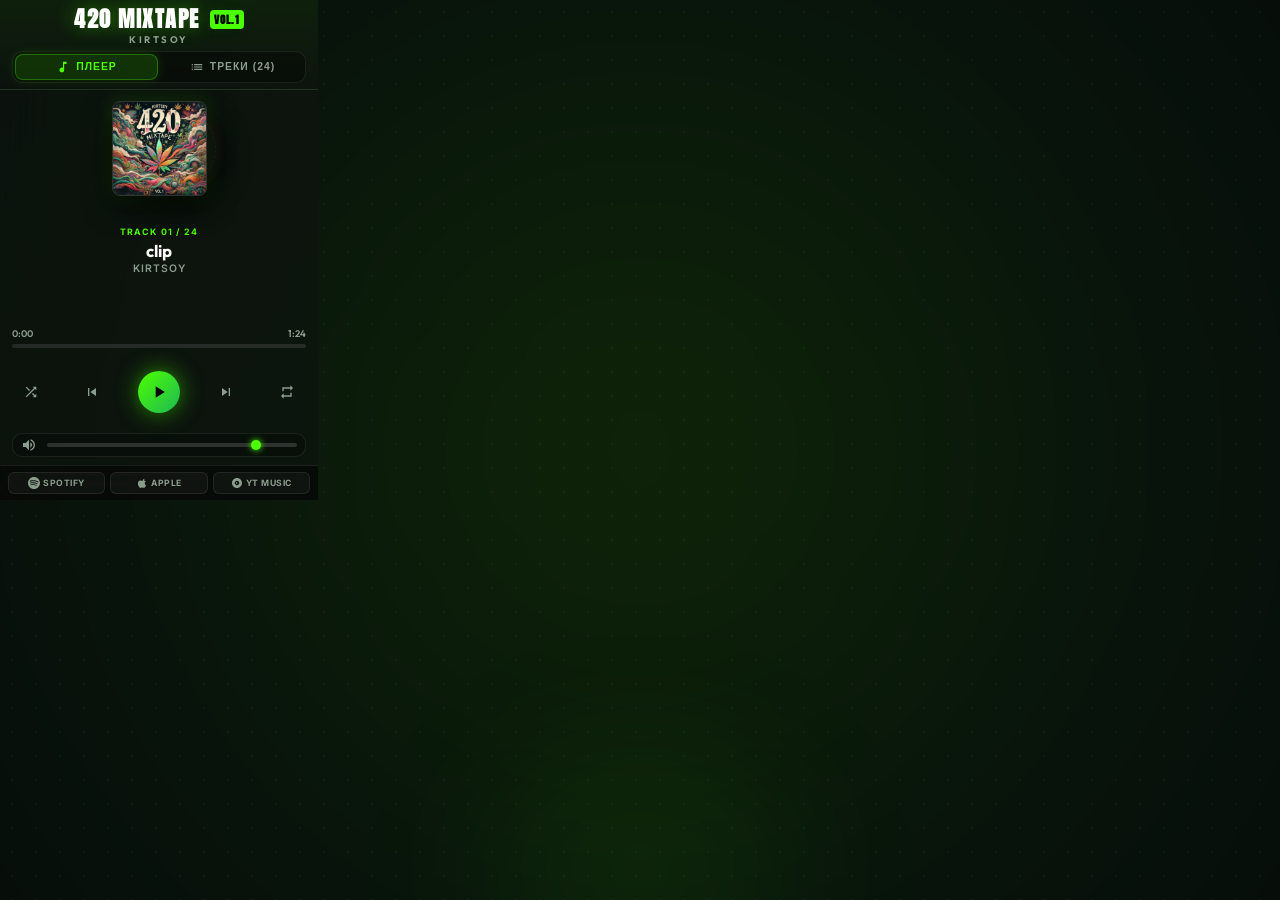
==== commit 50d88488: "Simplify header to show only centered KIRTSOY without special edition" ====
--- a/panel.html
+++ b/panel.html
@@ -20,7 +20,7 @@
             <!-- Header -->
             <header class="panel-header">
                 <h1 class="album-logo">420 MIXTAPE <span class="vol-tag">VOL.1</span></h1>
-                <p class="album-sub">KIRTSOY • SPECIAL EDITION</p>
+                <p class="album-sub">KIRTSOY</p>
 
                 <!-- Navigation Tabs -->
                 <nav class="tab-nav">
--- a/style.css
+++ b/style.css
@@ -771,9 +771,11 @@
 }
 
 body.twitch-extension-body .album-sub {
-    font-size: 0.55rem !important;
-    margin-top: 2px !important;
-    letter-spacing: 2px !important;
+    font-size: 0.6rem !important;
+    font-weight: 700 !important;
+    margin-top: 1px !important;
+    letter-spacing: 2.5px !important;
+    text-align: center !important;
 }
 
 body.twitch-extension-body .tab-nav {
